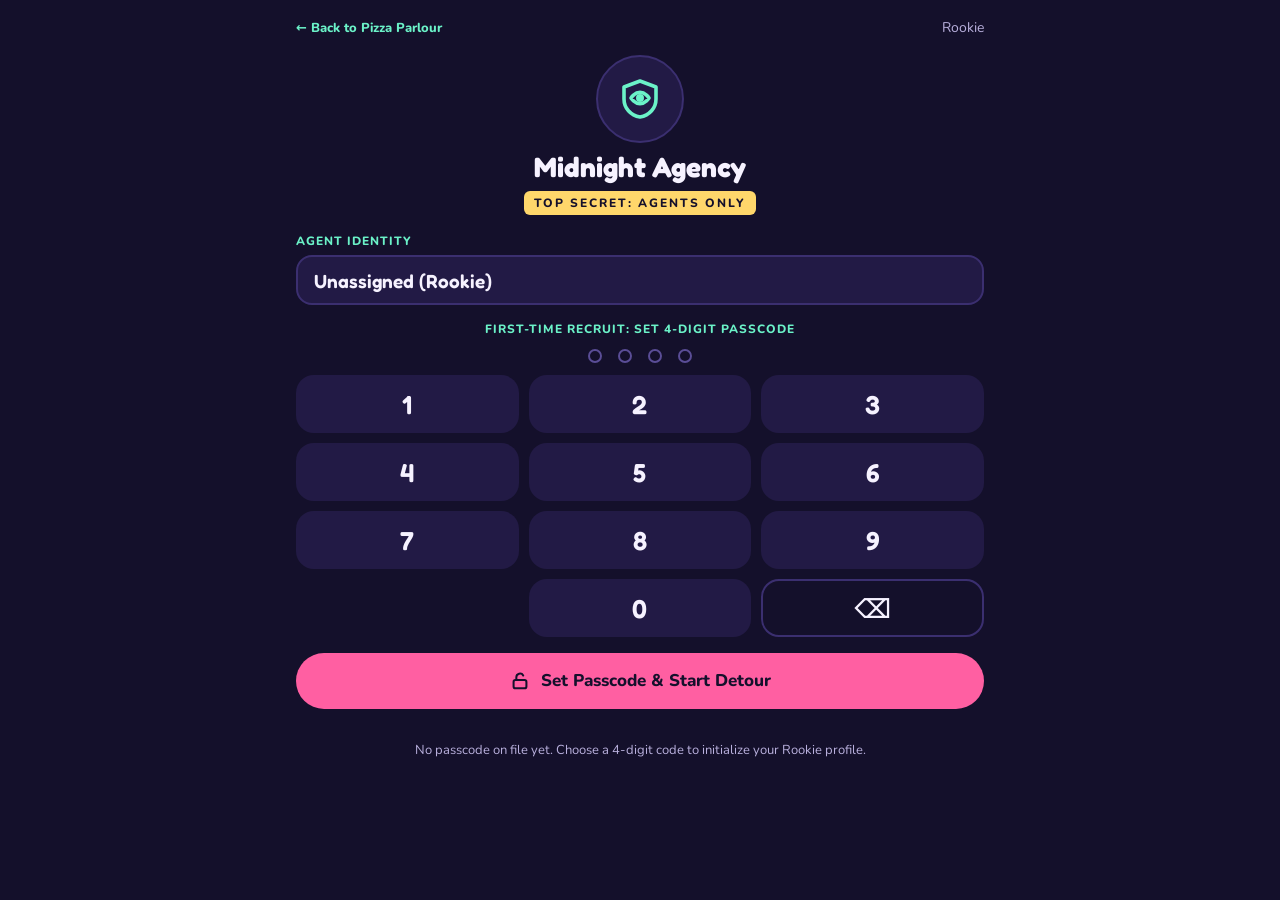
==== case-desk.html @ 58e119ae "Add case-desk.html for Wave 2 gameplay" ====
﻿<!doctype html>
<html lang="en">
<head>
<meta charset="utf-8">
<meta name="viewport" content="width=device-width, initial-scale=1, viewport-fit=cover">
<title>Midnight Agency — Case Desk</title>
<script src="./js/ma-config.js"></script>
<style>
  :root {
    --bg: #14102B; --card: #221A45; --card2: #2D2359; --line: #3B2F70;
    --ink: #F6F2FF; --mute: #B9B0DD; --pink: #FF5FA2; --gold: #FFD76B; --mint: #6FE3B0; --red: #FF7A8A;
  }
  * { box-sizing: border-box; }
  html, body { height: 100%; }
  body {
    margin: 0; background: var(--bg); color: var(--ink); overflow: hidden;
    font-family: "Trebuchet MS", "Segoe UI", system-ui, Arial, sans-serif;
    -webkit-tap-highlight-color: transparent; user-select: none; -webkit-user-select: none;
  }
  button { font: inherit; color: inherit; cursor: pointer; }
  .app { height: 100%; display: grid; grid-template-rows: 60px 1fr; }

  /* ---------- top bar */
  .bar { display: flex; align-items: center; gap: 8px; padding: 6px 12px; background: #1B1538; border-bottom: 1px solid var(--line); overflow-x: auto; }
  .btn { min-height: 44px; min-width: 44px; padding: 0 14px; border-radius: 999px; border: 1px solid var(--line); background: var(--card); font-weight: 800; font-size: 14px; display: inline-flex; align-items: center; justify-content: center; gap: 6px; white-space: nowrap; text-decoration: none; color: var(--ink); }
  .btn.pink { background: var(--pink); color: #14102B; border-color: var(--pink); }
  .btn.gold { background: var(--gold); color: #14102B; border-color: var(--gold); }
  .btn.mint { background: var(--mint); color: #0F2B22; border-color: var(--mint); }
  .btn[disabled] { opacity: .4; cursor: default; }
  .chip { display: inline-flex; align-items: center; gap: 6px; padding: 0 12px; min-height: 44px; border-radius: 999px; background: var(--card); border: 1px solid var(--line); font-weight: 800; font-size: 13px; white-space: nowrap; color: var(--gold); }
  .tabs { display: flex; gap: 6px; flex: 1; min-width: 0; }
  .casetab { min-height: 44px; padding: 0 14px; border-radius: 12px; border: 1px solid var(--line); background: var(--card); font-weight: 800; font-size: 13px; max-width: 230px; overflow: hidden; text-overflow: ellipsis; white-space: nowrap; }
  .casetab.on { background: var(--card2); border-color: var(--pink); color: var(--pink); }
  .spacer { flex: 1; }

  /* ---------- main */
  .main { display: grid; grid-template-columns: 6fr 4fr; gap: 12px; padding: 12px; min-height: 0; }
  .col { min-height: 0; display: flex; flex-direction: column; gap: 10px; }
  .card { background: var(--card); border: 1px solid var(--line); border-radius: 16px; padding: 12px 14px; }
  .scroll { overflow-y: auto; -webkit-overflow-scrolling: touch; min-height: 0; }
  h2 { margin: 0 0 6px; font-size: 17px; }
  .mute { color: var(--mute); font-size: 13px; }
  .row { display: flex; gap: 8px; align-items: center; flex-wrap: wrap; }

  .pace { display: flex; align-items: center; gap: 10px; flex-wrap: wrap; }
  .pill { padding: 6px 12px; border-radius: 999px; font-weight: 800; font-size: 13px; background: var(--card2); }
  .pill.hold { background: #17402F; color: var(--mint); }
  .pill.warn { background: #4A2230; color: var(--red); }

  .feed { flex: 1; display: flex; flex-direction: column; gap: 8px; }
  .entry { border-radius: 14px; padding: 10px 12px; background: var(--card); border-left: 5px solid var(--line); font-size: 15px; line-height: 1.35; }
  .entry .meta { font-size: 11px; font-weight: 800; letter-spacing: 1px; text-transform: uppercase; color: var(--mute); margin-bottom: 3px; }
  .entry.brief { border-left-color: var(--pink); }
  .entry.trail { border-left-color: #7FB2FF; }
  .entry.suspect { border-left-color: var(--mint); }
  .entry.scene { border-left-color: #9A8FD0; }
  .entry.hq { border-left-color: var(--gold); }
  .entry.deadend { border-left-color: var(--red); }
  .entry.located { border-left-color: var(--gold); background: #3A2F18; }
  .entry.lucky { border: 2px solid var(--gold); background: linear-gradient(120deg, #4A3A12, #2D2359); font-weight: 800; }

  .seg { display: flex; gap: 6px; }
  .seg button { flex: 1; min-height: 48px; border-radius: 12px; border: 1px solid var(--line); background: var(--card); font-weight: 800; }
  .seg button.on { background: var(--card2); border-color: var(--pink); color: var(--pink); }

  /* country board */
  .cand { display: grid; grid-template-columns: 1fr auto; gap: 8px; align-items: center; padding: 10px 12px; border-radius: 14px; background: var(--card); border: 1px solid var(--line); margin-bottom: 8px; }
  .cand.out { opacity: .38; }
  .cand .nm { font-size: 17px; font-weight: 800; }
  .cand .acts { display: flex; gap: 6px; }
  .cand .btn { min-height: 44px; padding: 0 12px; }
  .facts { grid-column: 1 / -1; background: var(--card2); border-radius: 10px; padding: 8px 10px; font-size: 14px; line-height: 1.5; }
  .facts b { color: var(--gold); }
  .flagimg { display: block; height: 52px; width: auto; max-width: 100%; margin-top: 6px; border-radius: 6px; border: 2px solid var(--line); background: #fff; }

  /* agents */
  .agent { display: grid; grid-template-columns: 52px 1fr auto; gap: 10px; align-items: center; padding: 10px 12px; border-radius: 14px; background: var(--card); border: 1px solid var(--line); margin-bottom: 8px; }
  .agent .badge { font-size: 34px; text-align: center; }
  .agent.locked { opacity: .5; }
  .bar2 { height: 6px; border-radius: 3px; background: var(--card2); overflow: hidden; margin-top: 4px; }
  .bar2 i { display: block; height: 100%; background: var(--mint); }
  .hearts { letter-spacing: 2px; color: var(--pink); }

  /* warrant */
  .traits { display: grid; grid-template-columns: repeat(2, 1fr); gap: 6px; margin-bottom: 8px; }
  .trait { padding: 6px 10px; border-radius: 10px; background: var(--card2); font-size: 13px; }
  .trait.known { background: #17402F; color: var(--mint); font-weight: 800; }
  .sus { display: flex; gap: 10px; align-items: center; padding: 10px 12px; border-radius: 14px; border: 2px solid var(--line); background: var(--card); margin-bottom: 8px; width: 100%; text-align: left; }
  .sus.sel { border-color: var(--gold); background: #3A2F18; }
  .sus .tiny { font-size: 12px; color: var(--mute); }

  /* overlays */
  .veil { position: fixed; inset: 0; background: rgba(8, 6, 20, .78); display: flex; align-items: center; justify-content: center; padding: 16px; z-index: 20; }
  .sheet { background: var(--card); border: 2px solid var(--pink); border-radius: 22px; padding: 18px 20px; width: min(640px, 100%); max-height: 92vh; overflow-y: auto; }
  .sheet h1 { margin: 0 0 6px; font-size: 24px; }
  .focusbtn { display: block; width: 100%; text-align: left; min-height: 64px; margin-top: 8px; padding: 10px 14px; border-radius: 14px; border: 1px solid var(--line); background: var(--card2); }
  .focusbtn b { font-size: 17px; }
  .focusbtn.fav { border-color: var(--gold); }
  .toast { position: fixed; left: 50%; bottom: 16px; transform: translateX(-50%); background: var(--card2); border: 1px solid var(--gold); padding: 10px 16px; border-radius: 14px; font-weight: 800; z-index: 30; max-width: 90vw; }
  .big { font-size: 46px; font-weight: 900; color: var(--gold); line-height: 1; }
  .empty { text-align: center; padding: 40px 12px; }
  .stamp { display: inline-block; border: 3px double var(--pink); color: var(--pink); border-radius: 12px; padding: 6px 10px; margin: 4px; font-weight: 900; transform: rotate(-3deg); }

  @media (max-width: 900px) { .main { grid-template-columns: 1fr; overflow-y: auto; } body { overflow: auto; } }
  @media (prefers-reduced-motion: no-preference) { .entry.lucky { animation: pop .5s ease-out; } @keyframes pop { from { transform: scale(.96); } to { transform: scale(1); } } }
</style>
</head>
<body>
<div class="app">
  <div class="bar" id="bar"></div>
  <div class="main" id="main"><div class="empty mute" id="loading">Loading the case files…</div></div>
</div>
<div id="layer"></div>

<script src="./js/world-factbook.js"></script>
<script src="./js/crime-generator.js"></script>
<script src="./js/suspect-generator.js"></script>
<script src="./js/agent-roster.js"></script>
<script src="./js/case-engine.js"></script>
<script src="./js/warrant-engine.js"></script>
<script>
(function () {
  "use strict";
  var MA = window.MidnightAgencyConfig, CE = window.CaseEngine, WE = window.WarrantEngine, AR = window.AgentRoster, WF = window.WorldFactbook;
  if (!MA.requireGate()) return;

  var query = new URLSearchParams(location.search);
  var TIME_SCALE = Math.max(1, Number(query.get("speed")) || 1);

  var roster = null, countries = {}, state = null;
  var view = { caseId: null, tab: "board", focusFor: null, selected: null, facts: {}, dismissed: {} };
  var soundOn = readSound();

  function el(tag, attrs, kids) {
    var n = document.createElement(tag);
    Object.keys(attrs || {}).forEach(function (k) {
      if (k === "class") n.className = attrs[k];
      else if (k === "on") Object.keys(attrs.on).forEach(function (e) { n.addEventListener(e, attrs.on[e]); });
      else if (k === "disabled") { if (attrs[k]) n.setAttribute("disabled", ""); }
      else n.setAttribute(k, attrs[k]);
    });
    (function add(list) {
      [].concat(list == null ? [] : list).forEach(function (c) {
        if (c == null || c === false) return;
        if (Array.isArray(c)) { add(c); return; }
        n.appendChild(typeof c === "string" || typeof c === "number" ? document.createTextNode(String(c)) : c);
      });
    })(kids);
    return n;
  }
  function place(id) { return WF.findPlace(id); }
  function cityName(id) { var p = place(id); return p ? p.city : id; }
  function ctx() {
    return { now: Date.now(), rng: Math.random, rankLevel: MA.rankLevel(MA.read()), roster: roster, timeScale: TIME_SCALE, facts: function (p) { return countries[p.iso2] || null; } };
  }
  function readSound() { try { return localStorage.getItem("ma_desk_sound") !== "off"; } catch (e) { return true; } }
  function writeSound(v) { try { localStorage.setItem("ma_desk_sound", v ? "on" : "off"); } catch (e) {} }
  function save() { CE.save(state); }
  function curCase() { return state && CE.getCase(state, view.caseId); }
  function mmss(ms) {
    var s = Math.max(0, Math.ceil(ms / 1000)), h = Math.floor(s / 3600), m = Math.floor((s % 3600) / 60);
    return h ? h + "h " + m + "m" : m + "m " + ("0" + (s % 60)).slice(-2) + "s";
  }

  function speak(agentId, text) {
    if (!soundOn || !window.speechSynthesis) return;
    try {
      var def = AR.byId(agentId) || { voice: { pitch: 1, rate: 1 } };
      var u = new SpeechSynthesisUtterance(text);
      u.pitch = def.voice.pitch; u.rate = def.voice.rate; u.lang = "en-US";
      window.speechSynthesis.cancel(); window.speechSynthesis.speak(u);
    } catch (e) {}
  }
  var toastTimer = null;
  function toast(text) {
    var old = document.getElementById("toast"); if (old) old.remove();
    var t = el("div", { class: "toast", id: "toast", role: "status" }, text);
    document.body.appendChild(t);
    clearTimeout(toastTimer); toastTimer = setTimeout(function () { t.remove(); }, 4200);
  }

  function getJSON(url) { return fetch(url).then(function (r) { if (!r.ok) throw new Error(url); return r.json(); }); }
  function load() {
    var isos = {}; WF.PLACES.forEach(function (p) { isos[p.iso2] = true; });
    return Promise.all([
      getJSON("data/suspects.json"), getJSON("data/crime-rings.json"),
      Promise.all(Object.keys(isos).map(function (iso) {
        return getJSON("data/countries/" + iso.toLowerCase() + ".json").then(function (c) { countries[iso] = CE.factsFromCountry(c, { iso2: iso }); }).catch(function () {});
      }))
    ]).then(function (r) {
      roster = Object.assign({}, r[0], { crimeRings: Object.assign({}, r[0].crimeRings, r[1].crimeRings) });
    });
  }

  function runTick(quiet) {
    if (!state) return;
    var evs = CE.tick(state, ctx());
    if (evs.length) {
      save();
      evs.forEach(function (e) {
        if (e.type === "arrived") { var a = AR.byId(e.agentId); speak(e.agentId, a.name.split(" ")[0] + " here. I'm in " + cityName(e.placeId) + ". Where should I look?"); }
        if (!quiet) toast(e.text);
      });
      render();
    }
  }
  function newCase() {
    var c = ctx();
    if (CE.activeCases(state).length >= CE.RULES.maxActiveCases) { toast("Three open cases is plenty. Solve one first!"); return; }
    var created = CE.createCase(state, c, {});
    view.caseId = created.id; view.tab = "board"; view.selected = null;
    save(); render();
  }
  function send(caseId, placeId) {
    var c = CE.getCase(state, caseId);
    var idle = Object.keys(state.agents).map(function (k) { return state.agents[k]; }).filter(function (a) { return a.status !== "traveling"; });
    if (!idle.length) { toast("All your agents are busy travelling."); return; }
    var target = place(placeId);
    idle.sort(function (a, b) { return AR.travelMs(place(a.stationPlaceId), target) - AR.travelMs(place(b.stationPlaceId), target); });
    chooseAgent(idle, target, function (agent) {
      var r = CE.dispatchAgent(state, ctx(), { caseId: c.id, agentId: agent.id, toPlaceId: placeId });
      if (!r.ok) { toast("Could not send " + AR.byId(agent.id).name + "."); return; }
      save(); closeLayer(); toast(AR.byId(agent.id).name.split(" ")[0] + " is heading to " + target.city + " (about " + r.minutes + " min).");
      render();
    });
  }
  function orders(caseId, agentId, focus) {
    var r = CE.giveOrders(state, ctx(), { caseId: caseId, agentId: agentId, focus: focus });
    if (!r.ok) { toast("That agent is not waiting for orders."); return; }
    save(); closeLayer();
    var lucky = r.entries.filter(function (e) { return e.type === "lucky"; })[0];
    if (lucky) { speak(agentId, lucky.text.replace("LUCKY BREAK!", "Lucky break!")); toast("LUCKY BREAK from " + AR.byId(agentId).name + "!"); }
    render();
  }
  function arrest(caseId, agentId) {
    var r = WE.attemptBust(state, ctx(), { caseId: caseId, agentId: agentId });
    save();
    if (r.outcome === "clean") { showSummary(CE.getCase(state, caseId)); }
    else { toast(r.text || "Nothing happened."); }
    render();
  }

  function closeLayer() { document.getElementById("layer").innerHTML = ""; }
  function openLayer(sheet) {
    var v = el("div", { class: "veil", on: { click: function (e) { if (e.target === v) closeLayer(); } } }, sheet);
    var l = document.getElementById("layer"); l.innerHTML = ""; l.appendChild(v);
  }
  function chooseAgent(list, target, done) {
    openLayer(el("div", { class: "sheet" }, [
      el("h1", null, "Who should go to " + target.city + "?"),
      list.map(function (a) {
        var d = AR.byId(a.id), mins = Math.round(AR.travelMs(place(a.stationPlaceId), target) / 60000);
        return el("button", { class: "focusbtn", on: { click: function () { done(a); } } }, [
          el("b", null, d.badge + " " + d.name), el("div", { class: "mute" }, "in " + cityName(a.stationPlaceId) + " · about " + mins + " min away")
        ]);
      }),
      el("button", { class: "btn", style: "margin-top:12px", on: { click: closeLayer } }, "Cancel")
    ]));
  }
  function focusSheet(c, a) {
    var d = AR.byId(a.id);
    openLayer(el("div", { class: "sheet" }, [
      el("h1", null, d.badge + " " + d.name + " is in " + cityName(a.stationPlaceId)),
      el("div", { class: "mute" }, "Waiting for your orders. The case clock is paused. Where should they look?"),
      Object.keys(AR.FOCUS).map(function (k) {
        var f = AR.FOCUS[k];
        return el("button", { class: "focusbtn" + (d.specialty === k ? " fav" : ""), on: { click: function () { orders(c.id, a.id, k); } } }, [
          el("b", null, f.label + (d.specialty === k ? "  ★ her specialty" : "")), el("div", { class: "mute" }, f.hint)
        ]);
      }),
      el("button", { class: "btn", style: "margin-top:12px", on: { click: function () { view.dismissed[a.id] = Date.now(); closeLayer(); } } }, "Not yet")
    ]));
  }
  function showSummary(c) {
    var s = c.summary; if (!s) return;
    openLayer(el("div", { class: "sheet" }, [
      el("div", { class: "big" }, "★ " + s.totalStars),
      el("h1", null, s.headline),
      el("div", { class: "mute" }, s.suspect.name + (s.suspect.rankTitle ? " (" + s.suspect.rankTitle + ")" : "") + " is caught! Stolen: " + s.stolenGood + "."),
      el("h2", { style: "margin-top:14px" }, "Stars"),
      s.stars.map(function (x) { return el("div", null, "★ " + x.stars + "  " + x.label); }),
      s.rankBefore !== s.rankAfter ? el("div", { class: "pill hold", style: "display:inline-block;margin-top:8px" }, "Promoted: " + s.rankBefore + " → " + s.rankAfter + "!") : null,
      el("h2", { style: "margin-top:14px" }, "The trail"),
      el("div", null, s.route.map(function (r) { return r.city + " (" + r.country + ")"; }).join("  →  ")),
      s.newStamps.length ? el("div", { style: "margin-top:8px" }, s.newStamps.map(function (st) { return el("span", { class: "stamp" }, st.city + " " + st.iso2); })) : null,
      el("h2", { style: "margin-top:14px" }, "Your agents"),
      s.agents.filter(Boolean).map(function (a) { var d = AR.byId(a.id); return el("div", null, d.badge + " " + d.name + ": +" + a.xp + " XP" + (a.leveledUp ? "  LEVEL UP!" : "")); }),
      s.unlockedAgents.length ? el("div", { class: "pill hold", style: "display:inline-block;margin-top:8px" }, "New agent joins: " + s.unlockedAgents.map(function (id) { return AR.byId(id).name; }).join(", ")) : null,
      s.ring && s.ring.leaderExposed && s.newLeaderCaseId ? el("div", { class: "pill warn", style: "display:block;margin-top:10px" }, "BIG NEWS: the ring leader has been exposed! A new high-stakes case is open.") : null,
      s.ring && s.ring.leaderCaught ? el("div", { class: "pill hold", style: "display:block;margin-top:10px" }, "The ring leader is behind bars!") : null,
      el("button", { class: "btn pink", style: "margin-top:16px;width:100%", on: { click: function () { closeLayer(); view.caseId = (CE.activeCases(state)[0] || {}).id || null; render(); } } }, "Back to the desk")
    ]));
  }
  function passport() {
    openLayer(el("div", { class: "sheet" }, [
      el("h1", null, "Passport"),
      state.passport.length ? state.passport.map(function (st) { return el("span", { class: "stamp" }, st.city + ", " + st.country); }) : el("div", { class: "mute" }, "No stamps yet. Solve a case to collect your first one."),
      el("button", { class: "btn", style: "margin-top:14px", on: { click: closeLayer } }, "Close")
    ]));
  }

  function render() {
    renderBar();
    var main = document.getElementById("main"); main.innerHTML = "";
    var active = CE.activeCases(state);
    if (!curCase() || curCase().status === "solved") view.caseId = active.length ? active[0].id : null;
    var c = curCase();
    if (!c) {
      main.style.gridTemplateColumns = "1fr";
      main.appendChild(el("div", { class: "empty" }, [
        el("div", { class: "big" }, "🕵️"), el("h2", { style: "font-size:24px" }, "No open cases"),
        el("div", { class: "mute", style: "margin-bottom:14px" }, "Something sneaky is always going on somewhere. Ready?"),
        el("button", { class: "btn pink", on: { click: newCase } }, "Take a new case")
      ]));
      return;
    }
    main.style.gridTemplateColumns = "";
    main.appendChild(renderLeft(c));
    main.appendChild(renderRight(c));
    var waiting = c.pings.map(function (id) { return state.agents[id]; }).filter(function (a) { return a && a.status === "onScene" && !view.dismissed[a.id]; })[0];
    if (waiting && !document.querySelector(".veil")) focusSheet(c, waiting);
  }
  function renderBar() {
    var p = MA.read().player, trust = Math.max(0, Math.min(5, Number(p.trust)));
    var tabs = el("div", { class: "tabs" }, CE.activeCases(state).map(function (c) {
      return el("button", { class: "casetab" + (c.id === view.caseId ? " on" : ""), on: { click: function () { view.caseId = c.id; view.selected = null; render(); } } }, "#" + c.number + " " + c.title);
    }));
    var bar = document.getElementById("bar"); bar.innerHTML = "";
    [
      el("a", { class: "btn", href: "./player-dashboard.html" + (query.get("dev") ? "?dev=1" : ""), "aria-label": "Back to HQ" }, "← HQ"),
      el("span", { class: "chip" }, p.rank + " · " + p.stars + " ★"),
      el("span", { class: "chip", title: "Agency trust" }, "trust " + new Array(trust + 1).join("●") + new Array(6 - trust).join("○")),
      tabs,
      el("button", { class: "btn gold", on: { click: newCase } }, "+ Case"),
      el("button", { class: "btn", on: { click: passport } }, "Passport " + state.passport.length),
      el("button", { class: "btn", "aria-label": "Sound", on: { click: function () { soundOn = !soundOn; writeSound(soundOn); if (!soundOn && window.speechSynthesis) window.speechSynthesis.cancel(); renderBar(); } } }, soundOn ? "🔊" : "🔇")
    ].forEach(function (n) { bar.appendChild(n); });
  }

  function paceChip(c) {
    if (c.holdSince != null) return el("span", { class: "pill hold", "data-pace": c.id }, "Clock paused · agent waiting for orders");
    var cr = c.crime;
    if (c.status === "cold") return el("span", { class: "pill" }, "Trail quiet · no rush, still solvable");
    var ms = cr.remainingMs - Math.max(0, Date.now() - c.lastTickAt) * TIME_SCALE;
    return el("span", { class: "pill" + (ms < 3 * 3600000 ? " warn" : ""), "data-pace": c.id }, "Suspect moves on in " + mmss(ms));
  }
  function renderLeft(c) {
    var feed = el("div", { class: "feed" }, c.board.slice().reverse().map(function (b) {
      var a = b.agentId ? AR.byId(b.agentId) : null;
      var label = { brief: "Case file", scene: "Scene report", trail: "Trail clue", suspect: "Suspect clue", hq: "HQ", deadend: "Dead end", located: "Suspect located", lucky: "Lucky break" }[b.type] || "Report";
      var stop = b.type === "trail" && b.stopIdx != null ? c.stops[b.stopIdx] : null;
      var flags = stop ? stop.parts.filter(function (x) { return x.flagSrc; }) : [];
      return el("div", { class: "entry " + b.type }, [el("div", { class: "meta" }, (a ? a.badge + " " + a.name + " · " : "") + label), b.text,
        flags.map(function (x) { return el("img", { class: "flagimg", src: x.flagSrc, alt: "A flag from the clue" }); })]);
    }));
    return el("div", { class: "col" }, [
      el("div", { class: "card" }, [
        el("h2", null, (c.isLeaderCase ? "★ BIG CASE · " : "") + c.title),
        el("div", { class: "pace" }, [paceChip(c), c.extensions ? el("span", { class: "pill" }, "Trail extended " + c.extensions + "×") : null])
      ]),
      el("div", { class: "scroll", style: "flex:1" }, feed)
    ]);
  }

  function renderRight(c) {
    var tabs = el("div", { class: "seg" }, [["board", "Country board"], ["agents", "Agents"], ["warrant", "Warrant"]].map(function (t) {
      return el("button", { class: view.tab === t[0] ? "on" : "", on: { click: function () { view.tab = t[0]; render(); } } }, t[1]);
    }));
    var body = view.tab === "agents" ? renderAgents(c) : view.tab === "warrant" ? renderWarrant(c) : renderBoard(c);
    return el("div", { class: "col" }, [tabs, el("div", { class: "scroll", style: "flex:1" }, body)]);
  }

  function renderBoard(c) {
    var out = [];
    var cand = CE.currentCandidates(c);
    var atScene = c.progress < 0;
    if (atScene) {
      var sp = place(c.route[0]);
      out.push(el("div", { class: "cand" }, [
        el("div", null, [el("div", { class: "nm" }, "Crime scene: " + sp.city + ", " + sp.country), el("div", { class: "mute" }, "Start here. Send an agent to look around.")]),
        el("div", { class: "acts" }, [el("button", { class: "btn pink", on: { click: function () { send(c.id, sp.id); } } }, "Send")])
      ]));
    }
    if (cand) {
      out.push(el("div", { class: "card", style: "margin-bottom:8px" }, [
        el("h2", null, cand.revealed ? "Lucky break: the next stop is known!" : "Where did the suspect go next?"),
        cand.parts.map(function (p) { return [el("div", { class: "mute" }, "• Someone says they " + p.text), p.flagSrc ? el("img", { class: "flagimg", src: p.flagSrc, alt: "A flag from the clue" }) : null]; }),
        el("div", { class: "mute", style: "margin-top:6px" }, "Use Fact on each card, Rule Out the ones that don't fit, then Send an agent.")
      ]));
      cand.candidateIds.forEach(function (pid) {
        var p = place(pid), outd = !!c.ruledOut[pid], showFacts = view.facts[c.id + pid];
        out.push(el("div", { class: "cand" + (outd ? " out" : "") }, [
          el("div", { class: "nm" }, p.city + ", " + p.country),
          el("div", { class: "acts" }, [
            el("button", { class: "btn", on: { click: function () { view.facts[c.id + pid] = !showFacts; render(); } } }, "Fact"),
            el("button", { class: "btn", on: { click: function () { CE.toggleRuledOut(c, pid); save(); render(); } } }, outd ? "Undo" : "Rule Out"),
            el("button", { class: "btn pink", disabled: outd, on: { click: function () { send(c.id, pid); } } }, "Send")
          ]),
          showFacts ? el("div", { class: "facts" }, CE.factSummary(countries[p.iso2] || null, p).map(function (r) { return el("div", null, [el("b", null, r.label + ": "), r.flagSrc ? el("img", { class: "flagimg", src: r.flagSrc, alt: "Flag of " + p.country }) : r.text]); })) : null
        ]));
      });
    } else if (!atScene) {
      var last = place(c.route[Math.max(0, c.progress)]);
      var final = c.progress === CE.finalIdx(c);
      out.push(el("div", { class: "card" }, [
        el("h2", null, final ? "The suspect is here in " + last.city + "!" : "No new destination yet"),
        el("div", { class: "mute" }, final ? "Open the Warrant tab, then arrest with an agent who is in " + last.city + "." : "Ask the agent in " + last.city + " again. Try a different focus (Transit & Ports finds trails fastest).")
      ]));
    }
    if (!atScene) {
      var again = place(c.route[c.progress]);
      out.push(el("div", { class: "cand" }, [
        el("div", null, [el("div", { class: "nm" }, "Look around " + again.city + " again"), el("div", { class: "mute" }, "A quick second look can turn up more clues.")]),
        el("div", { class: "acts" }, [el("button", { class: "btn", on: { click: function () { send(c.id, again.id); } } }, "Send")])
      ]));
    }
    return out;
  }

  function renderAgents(c) {
    var out = Object.keys(state.agents).map(function (id) {
      var a = state.agents[id], d = AR.byId(id);
      var need = a.level < 3 ? AR.XP_FOR_LEVEL[a.level + 1] : AR.XP_FOR_LEVEL[3], prev = AR.XP_FOR_LEVEL[a.level];
      var pct = a.level >= 3 ? 100 : Math.round(100 * (a.xp - prev) / Math.max(1, need - prev));
      var status = a.status === "traveling" ? el("span", { "data-eta": id }, "Flying to " + cityName(a.assignment.toPlaceId) + " · " + mmss(a.assignment.arrivalTime - Date.now()))
        : a.status === "onScene" ? "Waiting for orders in " + cityName(a.stationPlaceId) : "Ready in " + cityName(a.stationPlaceId);
      return el("div", { class: "agent" }, [
        el("div", { class: "badge" }, d.badge),
        el("div", null, [
          el("div", { style: "font-weight:800" }, d.name + "  · Lv " + a.level),
          el("div", { class: "mute" }, status), el("div", { class: "mute" }, "Best at " + AR.FOCUS[d.specialty].label + " · " + d.quirk),
          el("div", { class: "row" }, [el("span", { class: "hearts" }, new Array(a.rapport + 1).join("♥") + new Array(6 - a.rapport).join("♡")), el("span", { class: "mute" }, "rapport")]),
          el("div", { class: "bar2" }, el("i", { style: "width:" + pct + "%" }))
        ]),
        a.status === "onScene" && a.assignment && a.assignment.caseId === c.id ? el("button", { class: "btn pink", on: { click: function () { delete view.dismissed[id]; focusSheet(c, a); } } }, "Orders") : null
      ]);
    });
    AR.AGENTS.filter(function (d) { return !state.agents[d.id]; }).forEach(function (d) {
      out.push(el("div", { class: "agent locked" }, [el("div", { class: "badge" }, "❔"), el("div", null, [el("div", { style: "font-weight:800" }, "Locked agent"),
        el("div", { class: "mute" }, d.unlock.rank ? "Joins at " + MA.RANKS[d.unlock.rank - 1].name + " rank" : "Joins after " + d.unlock.solved + " solved cases")]), null]));
    });
    return out;
  }

  var TRAIT_NAMES = { hairColor: "Hair colour", hairStyle: "Hair style", build: "Build", height: "Height", complexion: "Skin", eyeColor: "Eyes", facialHair: "Facial hair" };
  function renderWarrant(c) {
    var out = [];
    out.push(el("div", { class: "traits" }, CE.TRAIT_KEYS.map(function (k) {
      var t = c.uncovered[k];
      return el("div", { class: "trait" + (t ? " known" : "") }, TRAIT_NAMES[k] + ": " + (t ? t.clueText : "?"));
    })));
    var matches = WE.matchingLineup(c);
    var sel = view.selected && matches.some(function (m) { return m.id === view.selected; }) ? view.selected : null;
    if (!matches.length) out.push(el("div", { class: "card mute" }, "Nobody in the lineup matches your clues, so no warrant can print yet. Ask agents for more suspect details."));
    else out.push(el("div", { class: "mute", style: "margin-bottom:6px" }, matches.length === 1 ? "One match. Print the warrant!" : matches.length + " people match. Gather more clues, or gamble and pick one!"));
    matches.forEach(function (m) {
      var extra = CE.TRAIT_KEYS.filter(function (k) { return !c.uncovered[k] && m.traits[k]; }).map(function (k) { return m.traits[k].clueText; });
      out.push(el("button", { class: "sus" + (sel === m.id ? " sel" : ""), on: { click: function () { view.selected = m.id; render(); } } }, [
        el("div", null, [el("div", { style: "font-weight:800" }, m.displayName), el("div", { class: "tiny" }, extra.length ? "Also: " + extra.join(", ") : "")])
      ]));
    });
    if (matches.length) {
      out.push(el("button", { class: "btn gold", style: "width:100%;margin-bottom:10px", disabled: !sel, on: { click: function () { var r = WE.printWarrant(state, ctx(), c.id, sel); save(); toast(r.ok ? (r.gamble ? "Warrant printed. A gamble!" : "Warrant printed.") : "Pick a suspect first."); render(); } } }, sel ? "Print warrant" : "Pick a suspect"));
    }
    if (c.warrant) {
      out.push(el("div", { class: "card" }, [
        el("h2", null, "Warrant ready: " + c.warrant.name),
        el("div", { class: "mute" }, "Pick an agent. They must be in the right city to make the arrest."),
        Object.keys(state.agents).map(function (id) { return state.agents[id]; }).filter(function (a) { return a.status !== "traveling"; }).map(function (a) {
          var d = AR.byId(a.id);
          return el("button", { class: "focusbtn", on: { click: function () { arrest(c.id, a.id); } } }, [el("b", null, d.badge + " " + d.name + " arrests in " + cityName(a.stationPlaceId)), el("div", { class: "mute" }, "Wrong city or wrong person costs trust.")]);
        })
      ]));
    } else if (matches.length) {
      out.push(el("div", { class: "mute" }, "No warrant yet. An arrest without a warrant spooks the suspect and costs trust."));
    }
    return out;
  }

  function liveUpdate() {
    runTick(false);
    var c = curCase();
    if (c) { var old = document.querySelector("[data-pace]"); if (old) old.replaceWith(paceChip(c)); }
    document.querySelectorAll("[data-eta]").forEach(function (n) {
      var a = state.agents[n.getAttribute("data-eta")];
      if (a && a.assignment) n.textContent = "Flying to " + cityName(a.assignment.toPlaceId) + " · " + mmss(a.assignment.arrivalTime - Date.now());
    });
  }
  load().then(function () {
    state = CE.load(ctx());
    CE.syncRoster(state, ctx());
    runTick(true); save(); render();
    setInterval(liveUpdate, 1000);
    document.addEventListener("visibilitychange", function () { if (!document.hidden) runTick(false); });
    window.addEventListener("storage", function (e) { if (e.key === MA.STORAGE_KEY) renderBar(); });
    window.__desk = { state: function () { return state; }, ctx: ctx, render: render };
  }).catch(function (e) {
    document.getElementById("main").innerHTML = "";
    document.getElementById("main").appendChild(el("div", { class: "empty" }, [
      el("h2", null, "Can't open the case files"),
      el("div", { class: "mute" }, "Open this page from the game's web link (not straight from a file) so the data can load. " + (e && e.message ? "(" + e.message + ")" : ""))
    ]));
  });
})();
</script>
</body>
</html>
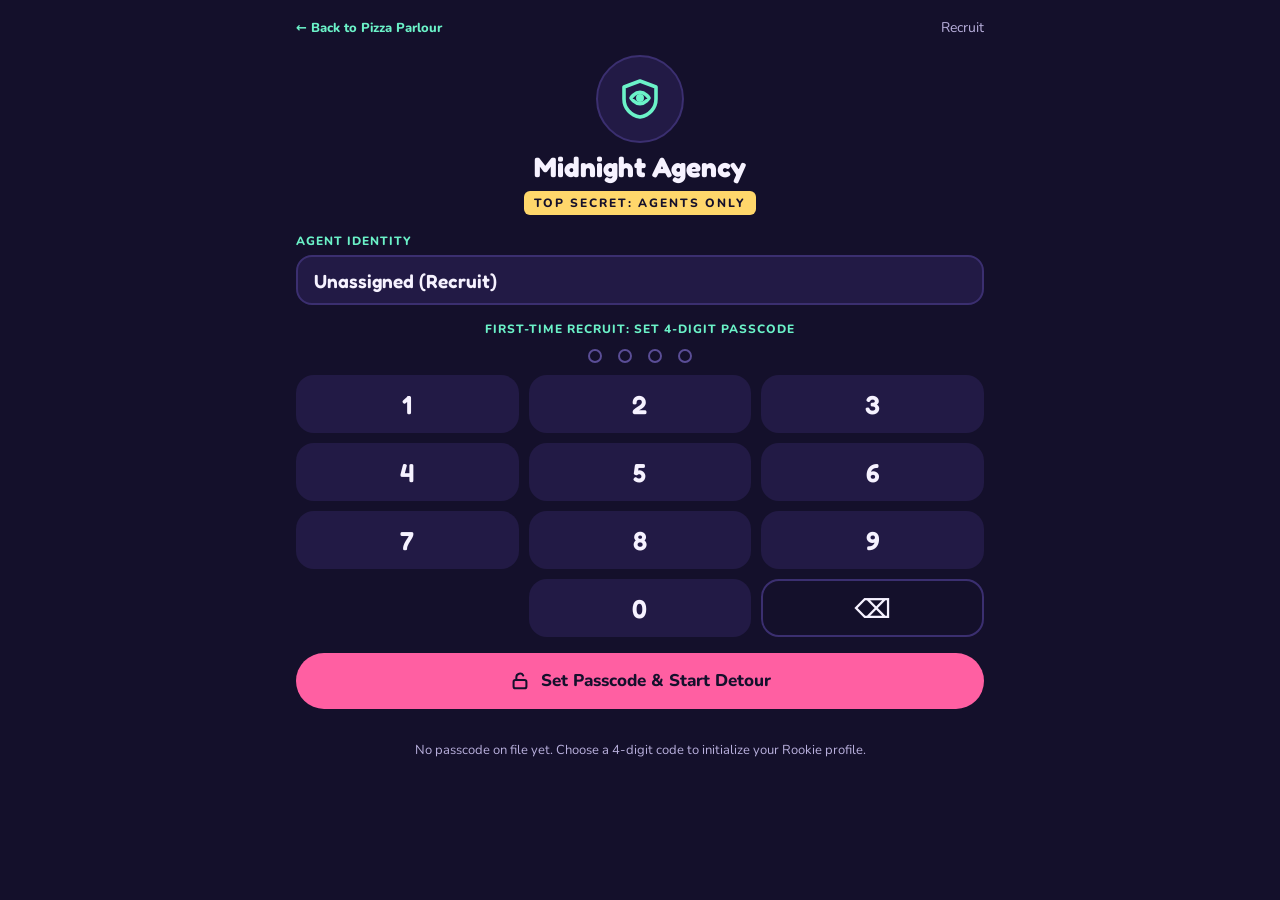
==== commit b8f9177f: "Step 2b: unified Command Desk with live map, intel/forecast, Factbook countries, GM time toggle - pl" ====
--- a/case-desk.html
+++ b/case-desk.html
@@ -1,507 +1,15 @@
-﻿<!doctype html>
+<!doctype html>
 <html lang="en">
 <head>
 <meta charset="utf-8">
-<meta name="viewport" content="width=device-width, initial-scale=1, viewport-fit=cover">
-<title>Midnight Agency — Case Desk</title>
-<script src="./js/ma-config.js"></script>
-<style>
-  :root {
-    --bg: #14102B; --card: #221A45; --card2: #2D2359; --line: #3B2F70;
-    --ink: #F6F2FF; --mute: #B9B0DD; --pink: #FF5FA2; --gold: #FFD76B; --mint: #6FE3B0; --red: #FF7A8A;
-  }
-  * { box-sizing: border-box; }
-  html, body { height: 100%; }
-  body {
-    margin: 0; background: var(--bg); color: var(--ink); overflow: hidden;
-    font-family: "Trebuchet MS", "Segoe UI", system-ui, Arial, sans-serif;
-    -webkit-tap-highlight-color: transparent; user-select: none; -webkit-user-select: none;
-  }
-  button { font: inherit; color: inherit; cursor: pointer; }
-  .app { height: 100%; display: grid; grid-template-rows: 60px 1fr; }
-
-  /* ---------- top bar */
-  .bar { display: flex; align-items: center; gap: 8px; padding: 6px 12px; background: #1B1538; border-bottom: 1px solid var(--line); overflow-x: auto; }
-  .btn { min-height: 44px; min-width: 44px; padding: 0 14px; border-radius: 999px; border: 1px solid var(--line); background: var(--card); font-weight: 800; font-size: 14px; display: inline-flex; align-items: center; justify-content: center; gap: 6px; white-space: nowrap; text-decoration: none; color: var(--ink); }
-  .btn.pink { background: var(--pink); color: #14102B; border-color: var(--pink); }
-  .btn.gold { background: var(--gold); color: #14102B; border-color: var(--gold); }
-  .btn.mint { background: var(--mint); color: #0F2B22; border-color: var(--mint); }
-  .btn[disabled] { opacity: .4; cursor: default; }
-  .chip { display: inline-flex; align-items: center; gap: 6px; padding: 0 12px; min-height: 44px; border-radius: 999px; background: var(--card); border: 1px solid var(--line); font-weight: 800; font-size: 13px; white-space: nowrap; color: var(--gold); }
-  .tabs { display: flex; gap: 6px; flex: 1; min-width: 0; }
-  .casetab { min-height: 44px; padding: 0 14px; border-radius: 12px; border: 1px solid var(--line); background: var(--card); font-weight: 800; font-size: 13px; max-width: 230px; overflow: hidden; text-overflow: ellipsis; white-space: nowrap; }
-  .casetab.on { background: var(--card2); border-color: var(--pink); color: var(--pink); }
-  .spacer { flex: 1; }
-
-  /* ---------- main */
-  .main { display: grid; grid-template-columns: 6fr 4fr; gap: 12px; padding: 12px; min-height: 0; }
-  .col { min-height: 0; display: flex; flex-direction: column; gap: 10px; }
-  .card { background: var(--card); border: 1px solid var(--line); border-radius: 16px; padding: 12px 14px; }
-  .scroll { overflow-y: auto; -webkit-overflow-scrolling: touch; min-height: 0; }
-  h2 { margin: 0 0 6px; font-size: 17px; }
-  .mute { color: var(--mute); font-size: 13px; }
-  .row { display: flex; gap: 8px; align-items: center; flex-wrap: wrap; }
-
-  .pace { display: flex; align-items: center; gap: 10px; flex-wrap: wrap; }
-  .pill { padding: 6px 12px; border-radius: 999px; font-weight: 800; font-size: 13px; background: var(--card2); }
-  .pill.hold { background: #17402F; color: var(--mint); }
-  .pill.warn { background: #4A2230; color: var(--red); }
-
-  .feed { flex: 1; display: flex; flex-direction: column; gap: 8px; }
-  .entry { border-radius: 14px; padding: 10px 12px; background: var(--card); border-left: 5px solid var(--line); font-size: 15px; line-height: 1.35; }
-  .entry .meta { font-size: 11px; font-weight: 800; letter-spacing: 1px; text-transform: uppercase; color: var(--mute); margin-bottom: 3px; }
-  .entry.brief { border-left-color: var(--pink); }
-  .entry.trail { border-left-color: #7FB2FF; }
-  .entry.suspect { border-left-color: var(--mint); }
-  .entry.scene { border-left-color: #9A8FD0; }
-  .entry.hq { border-left-color: var(--gold); }
-  .entry.deadend { border-left-color: var(--red); }
-  .entry.located { border-left-color: var(--gold); background: #3A2F18; }
-  .entry.lucky { border: 2px solid var(--gold); background: linear-gradient(120deg, #4A3A12, #2D2359); font-weight: 800; }
-
-  .seg { display: flex; gap: 6px; }
-  .seg button { flex: 1; min-height: 48px; border-radius: 12px; border: 1px solid var(--line); background: var(--card); font-weight: 800; }
-  .seg button.on { background: var(--card2); border-color: var(--pink); color: var(--pink); }
-
-  /* country board */
-  .cand { display: grid; grid-template-columns: 1fr auto; gap: 8px; align-items: center; padding: 10px 12px; border-radius: 14px; background: var(--card); border: 1px solid var(--line); margin-bottom: 8px; }
-  .cand.out { opacity: .38; }
-  .cand .nm { font-size: 17px; font-weight: 800; }
-  .cand .acts { display: flex; gap: 6px; }
-  .cand .btn { min-height: 44px; padding: 0 12px; }
-  .facts { grid-column: 1 / -1; background: var(--card2); border-radius: 10px; padding: 8px 10px; font-size: 14px; line-height: 1.5; }
-  .facts b { color: var(--gold); }
-  .flagimg { display: block; height: 52px; width: auto; max-width: 100%; margin-top: 6px; border-radius: 6px; border: 2px solid var(--line); background: #fff; }
-
-  /* agents */
-  .agent { display: grid; grid-template-columns: 52px 1fr auto; gap: 10px; align-items: center; padding: 10px 12px; border-radius: 14px; background: var(--card); border: 1px solid var(--line); margin-bottom: 8px; }
-  .agent .badge { font-size: 34px; text-align: center; }
-  .agent.locked { opacity: .5; }
-  .bar2 { height: 6px; border-radius: 3px; background: var(--card2); overflow: hidden; margin-top: 4px; }
-  .bar2 i { display: block; height: 100%; background: var(--mint); }
-  .hearts { letter-spacing: 2px; color: var(--pink); }
-
-  /* warrant */
-  .traits { display: grid; grid-template-columns: repeat(2, 1fr); gap: 6px; margin-bottom: 8px; }
-  .trait { padding: 6px 10px; border-radius: 10px; background: var(--card2); font-size: 13px; }
-  .trait.known { background: #17402F; color: var(--mint); font-weight: 800; }
-  .sus { display: flex; gap: 10px; align-items: center; padding: 10px 12px; border-radius: 14px; border: 2px solid var(--line); background: var(--card); margin-bottom: 8px; width: 100%; text-align: left; }
-  .sus.sel { border-color: var(--gold); background: #3A2F18; }
-  .sus .tiny { font-size: 12px; color: var(--mute); }
-
-  /* overlays */
-  .veil { position: fixed; inset: 0; background: rgba(8, 6, 20, .78); display: flex; align-items: center; justify-content: center; padding: 16px; z-index: 20; }
-  .sheet { background: var(--card); border: 2px solid var(--pink); border-radius: 22px; padding: 18px 20px; width: min(640px, 100%); max-height: 92vh; overflow-y: auto; }
-  .sheet h1 { margin: 0 0 6px; font-size: 24px; }
-  .focusbtn { display: block; width: 100%; text-align: left; min-height: 64px; margin-top: 8px; padding: 10px 14px; border-radius: 14px; border: 1px solid var(--line); background: var(--card2); }
-  .focusbtn b { font-size: 17px; }
-  .focusbtn.fav { border-color: var(--gold); }
-  .toast { position: fixed; left: 50%; bottom: 16px; transform: translateX(-50%); background: var(--card2); border: 1px solid var(--gold); padding: 10px 16px; border-radius: 14px; font-weight: 800; z-index: 30; max-width: 90vw; }
-  .big { font-size: 46px; font-weight: 900; color: var(--gold); line-height: 1; }
-  .empty { text-align: center; padding: 40px 12px; }
-  .stamp { display: inline-block; border: 3px double var(--pink); color: var(--pink); border-radius: 12px; padding: 6px 10px; margin: 4px; font-weight: 900; transform: rotate(-3deg); }
-
-  @media (max-width: 900px) { .main { grid-template-columns: 1fr; overflow-y: auto; } body { overflow: auto; } }
-  @media (prefers-reduced-motion: no-preference) { .entry.lucky { animation: pop .5s ease-out; } @keyframes pop { from { transform: scale(.96); } to { transform: scale(1); } } }
-</style>
+<meta name="viewport" content="width=device-width, initial-scale=1">
+<title>Midnight Agency — Case Desk (moved)</title>
+<script>
+  // The Case Desk now lives inside the Command Desk. Keep ?dev=1, ?bypass=1 and ?speed=N when forwarding.
+  location.replace("./player-dashboard.html" + location.search + location.hash);
+</script>
 </head>
-<body>
-<div class="app">
-  <div class="bar" id="bar"></div>
-  <div class="main" id="main"><div class="empty mute" id="loading">Loading the case files…</div></div>
-</div>
-<div id="layer"></div>
-
-<script src="./js/world-factbook.js"></script>
-<script src="./js/crime-generator.js"></script>
-<script src="./js/suspect-generator.js"></script>
-<script src="./js/agent-roster.js"></script>
-<script src="./js/case-engine.js"></script>
-<script src="./js/warrant-engine.js"></script>
-<script>
-(function () {
-  "use strict";
-  var MA = window.MidnightAgencyConfig, CE = window.CaseEngine, WE = window.WarrantEngine, AR = window.AgentRoster, WF = window.WorldFactbook;
-  if (!MA.requireGate()) return;
-
-  var query = new URLSearchParams(location.search);
-  var TIME_SCALE = Math.max(1, Number(query.get("speed")) || 1);
-
-  var roster = null, countries = {}, state = null;
-  var view = { caseId: null, tab: "board", focusFor: null, selected: null, facts: {}, dismissed: {} };
-  var soundOn = readSound();
-
-  function el(tag, attrs, kids) {
-    var n = document.createElement(tag);
-    Object.keys(attrs || {}).forEach(function (k) {
-      if (k === "class") n.className = attrs[k];
-      else if (k === "on") Object.keys(attrs.on).forEach(function (e) { n.addEventListener(e, attrs.on[e]); });
-      else if (k === "disabled") { if (attrs[k]) n.setAttribute("disabled", ""); }
-      else n.setAttribute(k, attrs[k]);
-    });
-    (function add(list) {
-      [].concat(list == null ? [] : list).forEach(function (c) {
-        if (c == null || c === false) return;
-        if (Array.isArray(c)) { add(c); return; }
-        n.appendChild(typeof c === "string" || typeof c === "number" ? document.createTextNode(String(c)) : c);
-      });
-    })(kids);
-    return n;
-  }
-  function place(id) { return WF.findPlace(id); }
-  function cityName(id) { var p = place(id); return p ? p.city : id; }
-  function ctx() {
-    return { now: Date.now(), rng: Math.random, rankLevel: MA.rankLevel(MA.read()), roster: roster, timeScale: TIME_SCALE, facts: function (p) { return countries[p.iso2] || null; } };
-  }
-  function readSound() { try { return localStorage.getItem("ma_desk_sound") !== "off"; } catch (e) { return true; } }
-  function writeSound(v) { try { localStorage.setItem("ma_desk_sound", v ? "on" : "off"); } catch (e) {} }
-  function save() { CE.save(state); }
-  function curCase() { return state && CE.getCase(state, view.caseId); }
-  function mmss(ms) {
-    var s = Math.max(0, Math.ceil(ms / 1000)), h = Math.floor(s / 3600), m = Math.floor((s % 3600) / 60);
-    return h ? h + "h " + m + "m" : m + "m " + ("0" + (s % 60)).slice(-2) + "s";
-  }
-
-  function speak(agentId, text) {
-    if (!soundOn || !window.speechSynthesis) return;
-    try {
-      var def = AR.byId(agentId) || { voice: { pitch: 1, rate: 1 } };
-      var u = new SpeechSynthesisUtterance(text);
-      u.pitch = def.voice.pitch; u.rate = def.voice.rate; u.lang = "en-US";
-      window.speechSynthesis.cancel(); window.speechSynthesis.speak(u);
-    } catch (e) {}
-  }
-  var toastTimer = null;
-  function toast(text) {
-    var old = document.getElementById("toast"); if (old) old.remove();
-    var t = el("div", { class: "toast", id: "toast", role: "status" }, text);
-    document.body.appendChild(t);
-    clearTimeout(toastTimer); toastTimer = setTimeout(function () { t.remove(); }, 4200);
-  }
-
-  function getJSON(url) { return fetch(url).then(function (r) { if (!r.ok) throw new Error(url); return r.json(); }); }
-  function load() {
-    var isos = {}; WF.PLACES.forEach(function (p) { isos[p.iso2] = true; });
-    return Promise.all([
-      getJSON("data/suspects.json"), getJSON("data/crime-rings.json"),
-      Promise.all(Object.keys(isos).map(function (iso) {
-        return getJSON("data/countries/" + iso.toLowerCase() + ".json").then(function (c) { countries[iso] = CE.factsFromCountry(c, { iso2: iso }); }).catch(function () {});
-      }))
-    ]).then(function (r) {
-      roster = Object.assign({}, r[0], { crimeRings: Object.assign({}, r[0].crimeRings, r[1].crimeRings) });
-    });
-  }
-
-  function runTick(quiet) {
-    if (!state) return;
-    var evs = CE.tick(state, ctx());
-    if (evs.length) {
-      save();
-      evs.forEach(function (e) {
-        if (e.type === "arrived") { var a = AR.byId(e.agentId); speak(e.agentId, a.name.split(" ")[0] + " here. I'm in " + cityName(e.placeId) + ". Where should I look?"); }
-        if (!quiet) toast(e.text);
-      });
-      render();
-    }
-  }
-  function newCase() {
-    var c = ctx();
-    if (CE.activeCases(state).length >= CE.RULES.maxActiveCases) { toast("Three open cases is plenty. Solve one first!"); return; }
-    var created = CE.createCase(state, c, {});
-    view.caseId = created.id; view.tab = "board"; view.selected = null;
-    save(); render();
-  }
-  function send(caseId, placeId) {
-    var c = CE.getCase(state, caseId);
-    var idle = Object.keys(state.agents).map(function (k) { return state.agents[k]; }).filter(function (a) { return a.status !== "traveling"; });
-    if (!idle.length) { toast("All your agents are busy travelling."); return; }
-    var target = place(placeId);
-    idle.sort(function (a, b) { return AR.travelMs(place(a.stationPlaceId), target) - AR.travelMs(place(b.stationPlaceId), target); });
-    chooseAgent(idle, target, function (agent) {
-      var r = CE.dispatchAgent(state, ctx(), { caseId: c.id, agentId: agent.id, toPlaceId: placeId });
-      if (!r.ok) { toast("Could not send " + AR.byId(agent.id).name + "."); return; }
-      save(); closeLayer(); toast(AR.byId(agent.id).name.split(" ")[0] + " is heading to " + target.city + " (about " + r.minutes + " min).");
-      render();
-    });
-  }
-  function orders(caseId, agentId, focus) {
-    var r = CE.giveOrders(state, ctx(), { caseId: caseId, agentId: agentId, focus: focus });
-    if (!r.ok) { toast("That agent is not waiting for orders."); return; }
-    save(); closeLayer();
-    var lucky = r.entries.filter(function (e) { return e.type === "lucky"; })[0];
-    if (lucky) { speak(agentId, lucky.text.replace("LUCKY BREAK!", "Lucky break!")); toast("LUCKY BREAK from " + AR.byId(agentId).name + "!"); }
-    render();
-  }
-  function arrest(caseId, agentId) {
-    var r = WE.attemptBust(state, ctx(), { caseId: caseId, agentId: agentId });
-    save();
-    if (r.outcome === "clean") { showSummary(CE.getCase(state, caseId)); }
-    else { toast(r.text || "Nothing happened."); }
-    render();
-  }
-
-  function closeLayer() { document.getElementById("layer").innerHTML = ""; }
-  function openLayer(sheet) {
-    var v = el("div", { class: "veil", on: { click: function (e) { if (e.target === v) closeLayer(); } } }, sheet);
-    var l = document.getElementById("layer"); l.innerHTML = ""; l.appendChild(v);
-  }
-  function chooseAgent(list, target, done) {
-    openLayer(el("div", { class: "sheet" }, [
-      el("h1", null, "Who should go to " + target.city + "?"),
-      list.map(function (a) {
-        var d = AR.byId(a.id), mins = Math.round(AR.travelMs(place(a.stationPlaceId), target) / 60000);
-        return el("button", { class: "focusbtn", on: { click: function () { done(a); } } }, [
-          el("b", null, d.badge + " " + d.name), el("div", { class: "mute" }, "in " + cityName(a.stationPlaceId) + " · about " + mins + " min away")
-        ]);
-      }),
-      el("button", { class: "btn", style: "margin-top:12px", on: { click: closeLayer } }, "Cancel")
-    ]));
-  }
-  function focusSheet(c, a) {
-    var d = AR.byId(a.id);
-    openLayer(el("div", { class: "sheet" }, [
-      el("h1", null, d.badge + " " + d.name + " is in " + cityName(a.stationPlaceId)),
-      el("div", { class: "mute" }, "Waiting for your orders. The case clock is paused. Where should they look?"),
-      Object.keys(AR.FOCUS).map(function (k) {
-        var f = AR.FOCUS[k];
-        return el("button", { class: "focusbtn" + (d.specialty === k ? " fav" : ""), on: { click: function () { orders(c.id, a.id, k); } } }, [
-          el("b", null, f.label + (d.specialty === k ? "  ★ her specialty" : "")), el("div", { class: "mute" }, f.hint)
-        ]);
-      }),
-      el("button", { class: "btn", style: "margin-top:12px", on: { click: function () { view.dismissed[a.id] = Date.now(); closeLayer(); } } }, "Not yet")
-    ]));
-  }
-  function showSummary(c) {
-    var s = c.summary; if (!s) return;
-    openLayer(el("div", { class: "sheet" }, [
-      el("div", { class: "big" }, "★ " + s.totalStars),
-      el("h1", null, s.headline),
-      el("div", { class: "mute" }, s.suspect.name + (s.suspect.rankTitle ? " (" + s.suspect.rankTitle + ")" : "") + " is caught! Stolen: " + s.stolenGood + "."),
-      el("h2", { style: "margin-top:14px" }, "Stars"),
-      s.stars.map(function (x) { return el("div", null, "★ " + x.stars + "  " + x.label); }),
-      s.rankBefore !== s.rankAfter ? el("div", { class: "pill hold", style: "display:inline-block;margin-top:8px" }, "Promoted: " + s.rankBefore + " → " + s.rankAfter + "!") : null,
-      el("h2", { style: "margin-top:14px" }, "The trail"),
-      el("div", null, s.route.map(function (r) { return r.city + " (" + r.country + ")"; }).join("  →  ")),
-      s.newStamps.length ? el("div", { style: "margin-top:8px" }, s.newStamps.map(function (st) { return el("span", { class: "stamp" }, st.city + " " + st.iso2); })) : null,
-      el("h2", { style: "margin-top:14px" }, "Your agents"),
-      s.agents.filter(Boolean).map(function (a) { var d = AR.byId(a.id); return el("div", null, d.badge + " " + d.name + ": +" + a.xp + " XP" + (a.leveledUp ? "  LEVEL UP!" : "")); }),
-      s.unlockedAgents.length ? el("div", { class: "pill hold", style: "display:inline-block;margin-top:8px" }, "New agent joins: " + s.unlockedAgents.map(function (id) { return AR.byId(id).name; }).join(", ")) : null,
-      s.ring && s.ring.leaderExposed && s.newLeaderCaseId ? el("div", { class: "pill warn", style: "display:block;margin-top:10px" }, "BIG NEWS: the ring leader has been exposed! A new high-stakes case is open.") : null,
-      s.ring && s.ring.leaderCaught ? el("div", { class: "pill hold", style: "display:block;margin-top:10px" }, "The ring leader is behind bars!") : null,
-      el("button", { class: "btn pink", style: "margin-top:16px;width:100%", on: { click: function () { closeLayer(); view.caseId = (CE.activeCases(state)[0] || {}).id || null; render(); } } }, "Back to the desk")
-    ]));
-  }
-  function passport() {
-    openLayer(el("div", { class: "sheet" }, [
-      el("h1", null, "Passport"),
-      state.passport.length ? state.passport.map(function (st) { return el("span", { class: "stamp" }, st.city + ", " + st.country); }) : el("div", { class: "mute" }, "No stamps yet. Solve a case to collect your first one."),
-      el("button", { class: "btn", style: "margin-top:14px", on: { click: closeLayer } }, "Close")
-    ]));
-  }
-
-  function render() {
-    renderBar();
-    var main = document.getElementById("main"); main.innerHTML = "";
-    var active = CE.activeCases(state);
-    if (!curCase() || curCase().status === "solved") view.caseId = active.length ? active[0].id : null;
-    var c = curCase();
-    if (!c) {
-      main.style.gridTemplateColumns = "1fr";
-      main.appendChild(el("div", { class: "empty" }, [
-        el("div", { class: "big" }, "🕵️"), el("h2", { style: "font-size:24px" }, "No open cases"),
-        el("div", { class: "mute", style: "margin-bottom:14px" }, "Something sneaky is always going on somewhere. Ready?"),
-        el("button", { class: "btn pink", on: { click: newCase } }, "Take a new case")
-      ]));
-      return;
-    }
-    main.style.gridTemplateColumns = "";
-    main.appendChild(renderLeft(c));
-    main.appendChild(renderRight(c));
-    var waiting = c.pings.map(function (id) { return state.agents[id]; }).filter(function (a) { return a && a.status === "onScene" && !view.dismissed[a.id]; })[0];
-    if (waiting && !document.querySelector(".veil")) focusSheet(c, waiting);
-  }
-  function renderBar() {
-    var p = MA.read().player, trust = Math.max(0, Math.min(5, Number(p.trust)));
-    var tabs = el("div", { class: "tabs" }, CE.activeCases(state).map(function (c) {
-      return el("button", { class: "casetab" + (c.id === view.caseId ? " on" : ""), on: { click: function () { view.caseId = c.id; view.selected = null; render(); } } }, "#" + c.number + " " + c.title);
-    }));
-    var bar = document.getElementById("bar"); bar.innerHTML = "";
-    [
-      el("a", { class: "btn", href: "./player-dashboard.html" + (query.get("dev") ? "?dev=1" : ""), "aria-label": "Back to HQ" }, "← HQ"),
-      el("span", { class: "chip" }, p.rank + " · " + p.stars + " ★"),
-      el("span", { class: "chip", title: "Agency trust" }, "trust " + new Array(trust + 1).join("●") + new Array(6 - trust).join("○")),
-      tabs,
-      el("button", { class: "btn gold", on: { click: newCase } }, "+ Case"),
-      el("button", { class: "btn", on: { click: passport } }, "Passport " + state.passport.length),
-      el("button", { class: "btn", "aria-label": "Sound", on: { click: function () { soundOn = !soundOn; writeSound(soundOn); if (!soundOn && window.speechSynthesis) window.speechSynthesis.cancel(); renderBar(); } } }, soundOn ? "🔊" : "🔇")
-    ].forEach(function (n) { bar.appendChild(n); });
-  }
-
-  function paceChip(c) {
-    if (c.holdSince != null) return el("span", { class: "pill hold", "data-pace": c.id }, "Clock paused · agent waiting for orders");
-    var cr = c.crime;
-    if (c.status === "cold") return el("span", { class: "pill" }, "Trail quiet · no rush, still solvable");
-    var ms = cr.remainingMs - Math.max(0, Date.now() - c.lastTickAt) * TIME_SCALE;
-    return el("span", { class: "pill" + (ms < 3 * 3600000 ? " warn" : ""), "data-pace": c.id }, "Suspect moves on in " + mmss(ms));
-  }
-  function renderLeft(c) {
-    var feed = el("div", { class: "feed" }, c.board.slice().reverse().map(function (b) {
-      var a = b.agentId ? AR.byId(b.agentId) : null;
-      var label = { brief: "Case file", scene: "Scene report", trail: "Trail clue", suspect: "Suspect clue", hq: "HQ", deadend: "Dead end", located: "Suspect located", lucky: "Lucky break" }[b.type] || "Report";
-      var stop = b.type === "trail" && b.stopIdx != null ? c.stops[b.stopIdx] : null;
-      var flags = stop ? stop.parts.filter(function (x) { return x.flagSrc; }) : [];
-      return el("div", { class: "entry " + b.type }, [el("div", { class: "meta" }, (a ? a.badge + " " + a.name + " · " : "") + label), b.text,
-        flags.map(function (x) { return el("img", { class: "flagimg", src: x.flagSrc, alt: "A flag from the clue" }); })]);
-    }));
-    return el("div", { class: "col" }, [
-      el("div", { class: "card" }, [
-        el("h2", null, (c.isLeaderCase ? "★ BIG CASE · " : "") + c.title),
-        el("div", { class: "pace" }, [paceChip(c), c.extensions ? el("span", { class: "pill" }, "Trail extended " + c.extensions + "×") : null])
-      ]),
-      el("div", { class: "scroll", style: "flex:1" }, feed)
-    ]);
-  }
-
-  function renderRight(c) {
-    var tabs = el("div", { class: "seg" }, [["board", "Country board"], ["agents", "Agents"], ["warrant", "Warrant"]].map(function (t) {
-      return el("button", { class: view.tab === t[0] ? "on" : "", on: { click: function () { view.tab = t[0]; render(); } } }, t[1]);
-    }));
-    var body = view.tab === "agents" ? renderAgents(c) : view.tab === "warrant" ? renderWarrant(c) : renderBoard(c);
-    return el("div", { class: "col" }, [tabs, el("div", { class: "scroll", style: "flex:1" }, body)]);
-  }
-
-  function renderBoard(c) {
-    var out = [];
-    var cand = CE.currentCandidates(c);
-    var atScene = c.progress < 0;
-    if (atScene) {
-      var sp = place(c.route[0]);
-      out.push(el("div", { class: "cand" }, [
-        el("div", null, [el("div", { class: "nm" }, "Crime scene: " + sp.city + ", " + sp.country), el("div", { class: "mute" }, "Start here. Send an agent to look around.")]),
-        el("div", { class: "acts" }, [el("button", { class: "btn pink", on: { click: function () { send(c.id, sp.id); } } }, "Send")])
-      ]));
-    }
-    if (cand) {
-      out.push(el("div", { class: "card", style: "margin-bottom:8px" }, [
-        el("h2", null, cand.revealed ? "Lucky break: the next stop is known!" : "Where did the suspect go next?"),
-        cand.parts.map(function (p) { return [el("div", { class: "mute" }, "• Someone says they " + p.text), p.flagSrc ? el("img", { class: "flagimg", src: p.flagSrc, alt: "A flag from the clue" }) : null]; }),
-        el("div", { class: "mute", style: "margin-top:6px" }, "Use Fact on each card, Rule Out the ones that don't fit, then Send an agent.")
-      ]));
-      cand.candidateIds.forEach(function (pid) {
-        var p = place(pid), outd = !!c.ruledOut[pid], showFacts = view.facts[c.id + pid];
-        out.push(el("div", { class: "cand" + (outd ? " out" : "") }, [
-          el("div", { class: "nm" }, p.city + ", " + p.country),
-          el("div", { class: "acts" }, [
-            el("button", { class: "btn", on: { click: function () { view.facts[c.id + pid] = !showFacts; render(); } } }, "Fact"),
-            el("button", { class: "btn", on: { click: function () { CE.toggleRuledOut(c, pid); save(); render(); } } }, outd ? "Undo" : "Rule Out"),
-            el("button", { class: "btn pink", disabled: outd, on: { click: function () { send(c.id, pid); } } }, "Send")
-          ]),
-          showFacts ? el("div", { class: "facts" }, CE.factSummary(countries[p.iso2] || null, p).map(function (r) { return el("div", null, [el("b", null, r.label + ": "), r.flagSrc ? el("img", { class: "flagimg", src: r.flagSrc, alt: "Flag of " + p.country }) : r.text]); })) : null
-        ]));
-      });
-    } else if (!atScene) {
-      var last = place(c.route[Math.max(0, c.progress)]);
-      var final = c.progress === CE.finalIdx(c);
-      out.push(el("div", { class: "card" }, [
-        el("h2", null, final ? "The suspect is here in " + last.city + "!" : "No new destination yet"),
-        el("div", { class: "mute" }, final ? "Open the Warrant tab, then arrest with an agent who is in " + last.city + "." : "Ask the agent in " + last.city + " again. Try a different focus (Transit & Ports finds trails fastest).")
-      ]));
-    }
-    if (!atScene) {
-      var again = place(c.route[c.progress]);
-      out.push(el("div", { class: "cand" }, [
-        el("div", null, [el("div", { class: "nm" }, "Look around " + again.city + " again"), el("div", { class: "mute" }, "A quick second look can turn up more clues.")]),
-        el("div", { class: "acts" }, [el("button", { class: "btn", on: { click: function () { send(c.id, again.id); } } }, "Send")])
-      ]));
-    }
-    return out;
-  }
-
-  function renderAgents(c) {
-    var out = Object.keys(state.agents).map(function (id) {
-      var a = state.agents[id], d = AR.byId(id);
-      var need = a.level < 3 ? AR.XP_FOR_LEVEL[a.level + 1] : AR.XP_FOR_LEVEL[3], prev = AR.XP_FOR_LEVEL[a.level];
-      var pct = a.level >= 3 ? 100 : Math.round(100 * (a.xp - prev) / Math.max(1, need - prev));
-      var status = a.status === "traveling" ? el("span", { "data-eta": id }, "Flying to " + cityName(a.assignment.toPlaceId) + " · " + mmss(a.assignment.arrivalTime - Date.now()))
-        : a.status === "onScene" ? "Waiting for orders in " + cityName(a.stationPlaceId) : "Ready in " + cityName(a.stationPlaceId);
-      return el("div", { class: "agent" }, [
-        el("div", { class: "badge" }, d.badge),
-        el("div", null, [
-          el("div", { style: "font-weight:800" }, d.name + "  · Lv " + a.level),
-          el("div", { class: "mute" }, status), el("div", { class: "mute" }, "Best at " + AR.FOCUS[d.specialty].label + " · " + d.quirk),
-          el("div", { class: "row" }, [el("span", { class: "hearts" }, new Array(a.rapport + 1).join("♥") + new Array(6 - a.rapport).join("♡")), el("span", { class: "mute" }, "rapport")]),
-          el("div", { class: "bar2" }, el("i", { style: "width:" + pct + "%" }))
-        ]),
-        a.status === "onScene" && a.assignment && a.assignment.caseId === c.id ? el("button", { class: "btn pink", on: { click: function () { delete view.dismissed[id]; focusSheet(c, a); } } }, "Orders") : null
-      ]);
-    });
-    AR.AGENTS.filter(function (d) { return !state.agents[d.id]; }).forEach(function (d) {
-      out.push(el("div", { class: "agent locked" }, [el("div", { class: "badge" }, "❔"), el("div", null, [el("div", { style: "font-weight:800" }, "Locked agent"),
-        el("div", { class: "mute" }, d.unlock.rank ? "Joins at " + MA.RANKS[d.unlock.rank - 1].name + " rank" : "Joins after " + d.unlock.solved + " solved cases")]), null]));
-    });
-    return out;
-  }
-
-  var TRAIT_NAMES = { hairColor: "Hair colour", hairStyle: "Hair style", build: "Build", height: "Height", complexion: "Skin", eyeColor: "Eyes", facialHair: "Facial hair" };
-  function renderWarrant(c) {
-    var out = [];
-    out.push(el("div", { class: "traits" }, CE.TRAIT_KEYS.map(function (k) {
-      var t = c.uncovered[k];
-      return el("div", { class: "trait" + (t ? " known" : "") }, TRAIT_NAMES[k] + ": " + (t ? t.clueText : "?"));
-    })));
-    var matches = WE.matchingLineup(c);
-    var sel = view.selected && matches.some(function (m) { return m.id === view.selected; }) ? view.selected : null;
-    if (!matches.length) out.push(el("div", { class: "card mute" }, "Nobody in the lineup matches your clues, so no warrant can print yet. Ask agents for more suspect details."));
-    else out.push(el("div", { class: "mute", style: "margin-bottom:6px" }, matches.length === 1 ? "One match. Print the warrant!" : matches.length + " people match. Gather more clues, or gamble and pick one!"));
-    matches.forEach(function (m) {
-      var extra = CE.TRAIT_KEYS.filter(function (k) { return !c.uncovered[k] && m.traits[k]; }).map(function (k) { return m.traits[k].clueText; });
-      out.push(el("button", { class: "sus" + (sel === m.id ? " sel" : ""), on: { click: function () { view.selected = m.id; render(); } } }, [
-        el("div", null, [el("div", { style: "font-weight:800" }, m.displayName), el("div", { class: "tiny" }, extra.length ? "Also: " + extra.join(", ") : "")])
-      ]));
-    });
-    if (matches.length) {
-      out.push(el("button", { class: "btn gold", style: "width:100%;margin-bottom:10px", disabled: !sel, on: { click: function () { var r = WE.printWarrant(state, ctx(), c.id, sel); save(); toast(r.ok ? (r.gamble ? "Warrant printed. A gamble!" : "Warrant printed.") : "Pick a suspect first."); render(); } } }, sel ? "Print warrant" : "Pick a suspect"));
-    }
-    if (c.warrant) {
-      out.push(el("div", { class: "card" }, [
-        el("h2", null, "Warrant ready: " + c.warrant.name),
-        el("div", { class: "mute" }, "Pick an agent. They must be in the right city to make the arrest."),
-        Object.keys(state.agents).map(function (id) { return state.agents[id]; }).filter(function (a) { return a.status !== "traveling"; }).map(function (a) {
-          var d = AR.byId(a.id);
-          return el("button", { class: "focusbtn", on: { click: function () { arrest(c.id, a.id); } } }, [el("b", null, d.badge + " " + d.name + " arrests in " + cityName(a.stationPlaceId)), el("div", { class: "mute" }, "Wrong city or wrong person costs trust.")]);
-        })
-      ]));
-    } else if (matches.length) {
-      out.push(el("div", { class: "mute" }, "No warrant yet. An arrest without a warrant spooks the suspect and costs trust."));
-    }
-    return out;
-  }
-
-  function liveUpdate() {
-    runTick(false);
-    var c = curCase();
-    if (c) { var old = document.querySelector("[data-pace]"); if (old) old.replaceWith(paceChip(c)); }
-    document.querySelectorAll("[data-eta]").forEach(function (n) {
-      var a = state.agents[n.getAttribute("data-eta")];
-      if (a && a.assignment) n.textContent = "Flying to " + cityName(a.assignment.toPlaceId) + " · " + mmss(a.assignment.arrivalTime - Date.now());
-    });
-  }
-  load().then(function () {
-    state = CE.load(ctx());
-    CE.syncRoster(state, ctx());
-    runTick(true); save(); render();
-    setInterval(liveUpdate, 1000);
-    document.addEventListener("visibilitychange", function () { if (!document.hidden) runTick(false); });
-    window.addEventListener("storage", function (e) { if (e.key === MA.STORAGE_KEY) renderBar(); });
-    window.__desk = { state: function () { return state; }, ctx: ctx, render: render };
-  }).catch(function (e) {
-    document.getElementById("main").innerHTML = "";
-    document.getElementById("main").appendChild(el("div", { class: "empty" }, [
-      el("h2", null, "Can't open the case files"),
-      el("div", { class: "mute" }, "Open this page from the game's web link (not straight from a file) so the data can load. " + (e && e.message ? "(" + e.message + ")" : ""))
-    ]));
-  });
-})();
-</script>
+<body style="background:#14102B;color:#F6F2FF;font-family:system-ui,sans-serif;padding:24px">
+  <p>The Case Desk moved. <a style="color:#FFD76B" href="./player-dashboard.html">Open the Command Desk</a>.</p>
 </body>
 </html>
